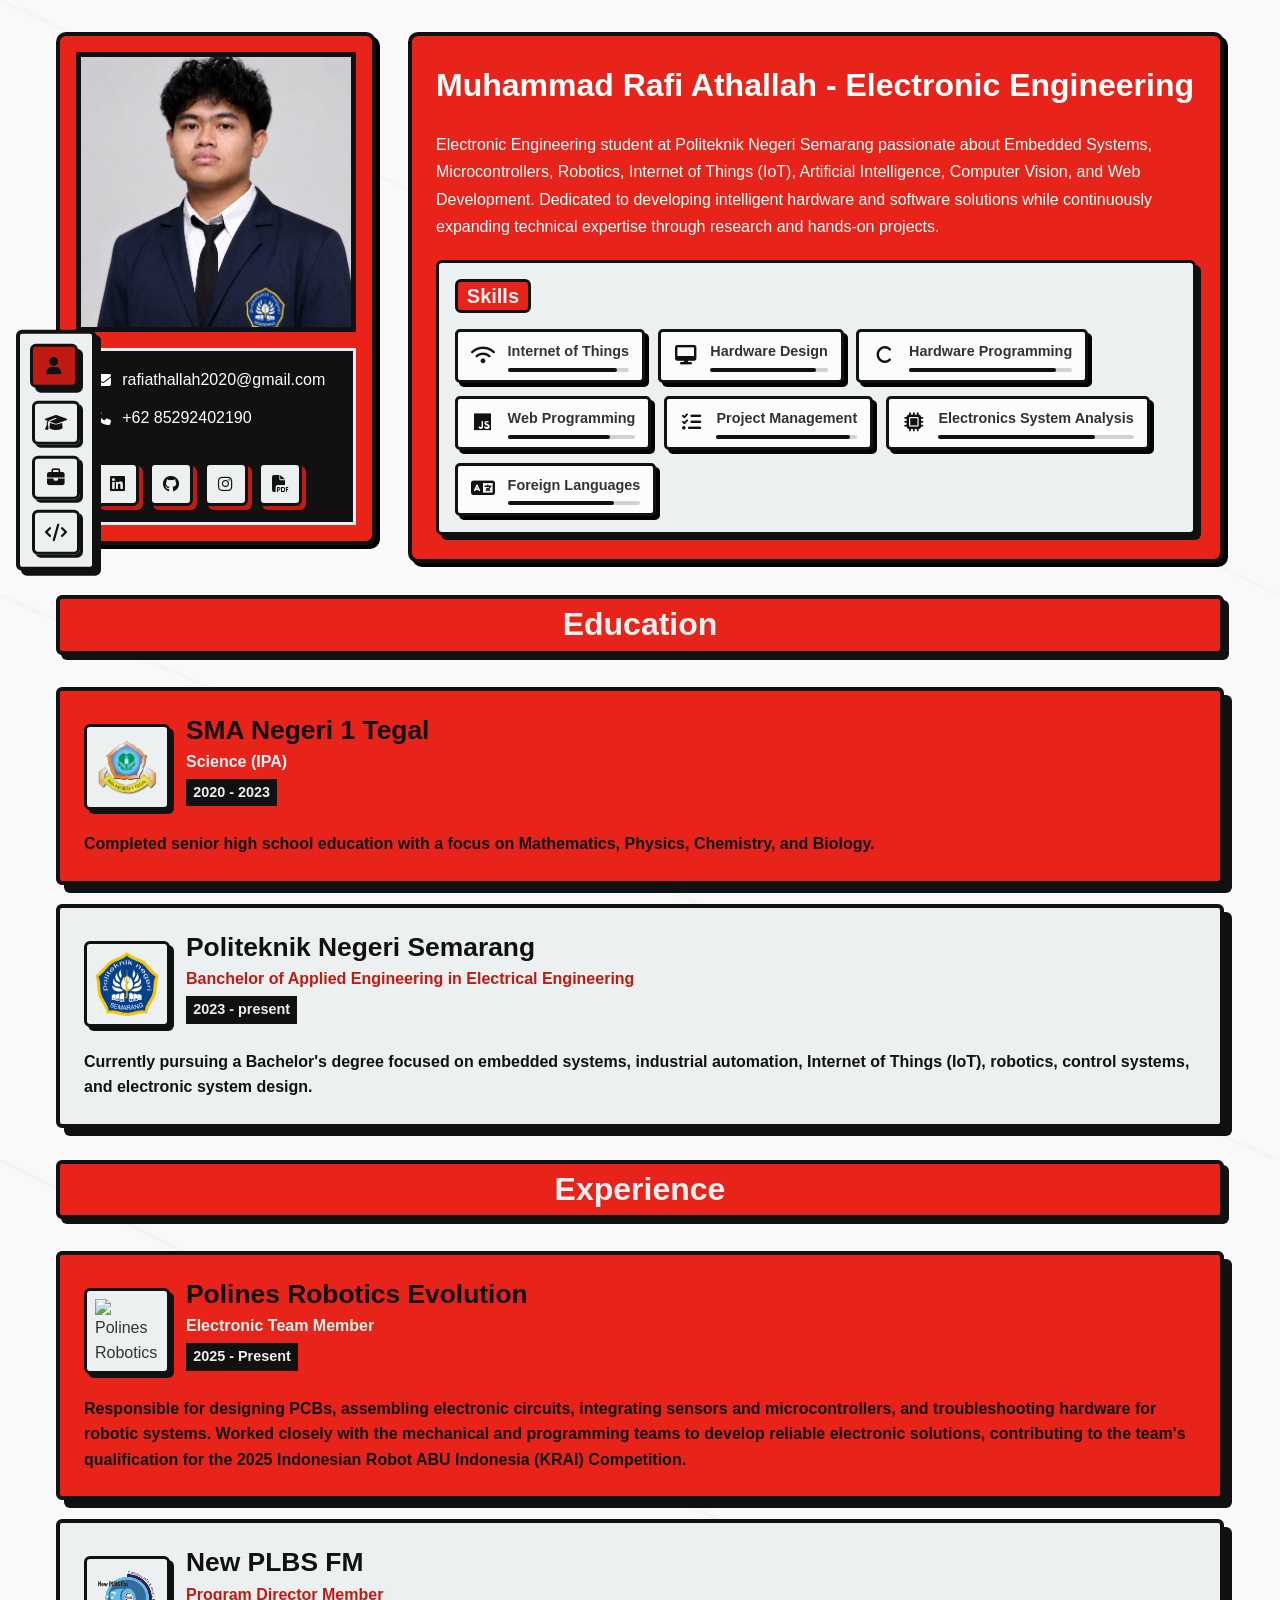
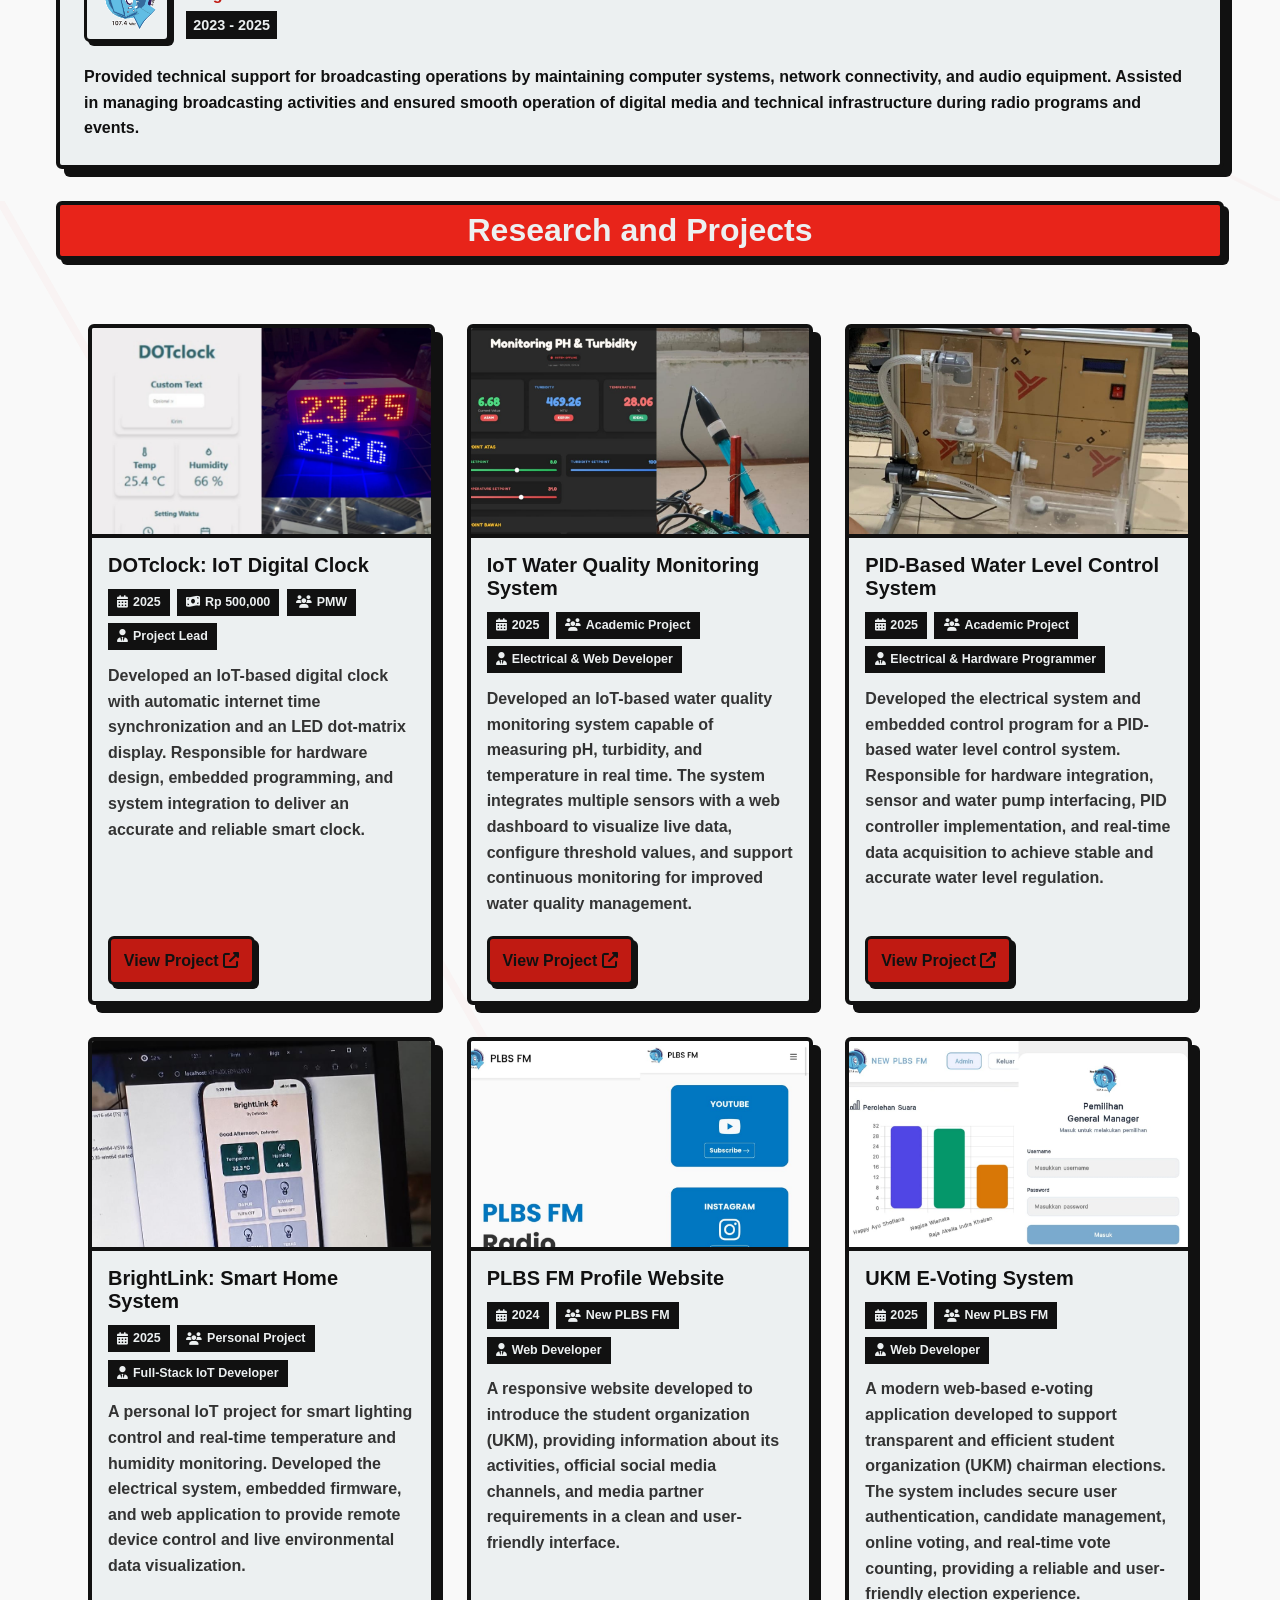
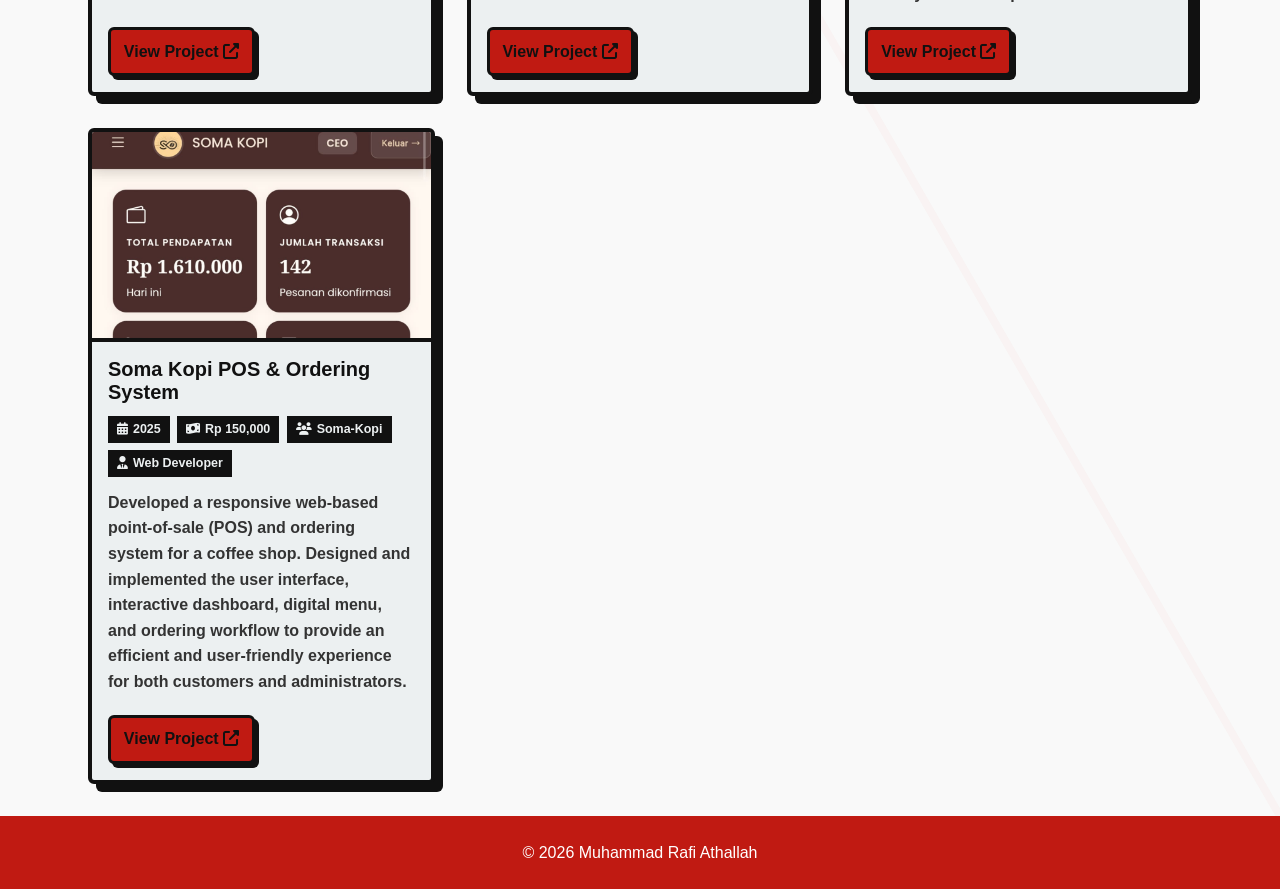
==== portfolio-main/index.html @ 21ab6d6a "Add files via upload" ====
<!DOCTYPE html>
<html lang="en">
<head>
    <meta charset="UTF-8">
    <meta name="viewport" content="width=device-width, initial-scale=1.0">
    <title>Personal Portfolio</title>
    <link rel="icon" type="image/x-icon" href="/images/favicon.ico">
    <link rel="stylesheet" href="https://cdnjs.cloudflare.com/ajax/libs/font-awesome/6.4.0/css/all.min.css">
    <link rel="stylesheet" href="css/style.css">
</head>
<body>
    <header>
        <nav class="sidebar-nav">
			<ul>
				<li>
					<a href="#profile" data-tooltip="Profile">
						<i class="fas fa-user"></i>
						<span class="nav-text">Profile</span>
					</a>
				</li>
				<li>
					<a href="#education" data-tooltip="Education">
						<i class="fas fa-graduation-cap"></i>
						<span class="nav-text">Education</span>
					</a>
				</li>
				<li>
					<a href="#experience" data-tooltip="Experience">
						<i class="fas fa-briefcase"></i>
						<span class="nav-text">Experience</span>
					</a>
				</li>
				<li>
					<a href="#projects" data-tooltip="Projects">
						<i class="fas fa-code"></i>
						<span class="nav-text">Research & Projects</span>
					</a>
				</li>
			</ul>
		</nav>
    </header>

    <main>
        <!-- Profile Section -->
		<section id="profile" class="section">
			<div class="container">
				<div class="profile-content">
					<div class="profile-image-container">
						<img id="profile-pic" src="" alt="Profile Picture" class="profile-image">
						<div class="profile-contact">
							<p><i class="fas fa-envelope"></i> <span id="profile-email"></span></p>
							<p><i class="fas fa-phone"></i> <span id="profile-phone"></span></p>
							<div class="social-links" id="social-links"></div>
							<a href="#" id="cv-download" class="cv-download-btn" title="Download CV">
								<i class="fas fa-file-pdf"></i>
							</a>
						</div>
					</div>
					<div class="profile-info">
						<h1 id="profile-name"></h1>
						    <p id="profile-description"></p>
    						<!-- Add this skills section -->
							<div class="skills-container" id="skills-container">
								<h3>Skills</h3>
								<div class="skills-grid" id="skills-grid"></div>
							</div>
					</div>
				</div>
			</div>
		</section>

        <!-- Education Section -->
        <section id="education" class="section">
            <div class="container">
                <h2>Education</h2>
                <div class="education-list" id="education-list"></div>
            </div>
        </section>

        <!-- Experience Section -->
        <section id="experience" class="section">
            <div class="container">
                <h2>Experience</h2>
                <div class="experience-list" id="experience-list"></div>
            </div>
        </section>

        <!-- Projects Section -->
        <section id="projects" class="section">
            <div class="container">
                <h2>Research and Projects</h2>
                <div class="projects-grid" id="projects-grid"></div>
            </div>
        </section>
    </main>

    <footer>
        <p>&copy; <span id="current-year"></span> Muhammad Rafi Athallah</p>
    </footer>

    <script src="js/script.js"></script>
</body>
</html>
---- portfolio-main/css/style.css ----
/* Reset and Base Styles */
* {
    margin: 0;
    padding: 0;
    box-sizing: border-box;
}

:root {
    --primary-color: #E8241A;
    --secondary-color: #C01A12;
    --light-color: #ecf0f1;
    --dark-color: #2c3e50;
    --dark-color: #111111;
    --border: 4px solid var(--dark-color);
    --border-thin: 3px solid var(--dark-color);
    --shadow: 8px 8px 0 var(--dark-color);
    --shadow-small: 5px 5px 0 var(--dark-color);
    --spacing: 1rem;
    --border-radius: 6px;
}

body {
    font-family: 'Segoe UI', Tahoma, Geneva, Verdana, sans-serif;
    line-height: 1.6;
    color: #333;
    background-color: #f9f9f9;
}

.container {
    max-width: 1200px;
    margin: 0 auto;
    padding: 0 var(--spacing);
}

/* Header Styles */
header {
    background-color: var(--secondary-color);
    color: white;
    position: sticky;
    top: 0;
    z-index: 100;
}

/* Sidebar Navigation */
.sidebar-nav {
    position: fixed;
    left: 1rem;
    top: 50%;
    transform: translateY(-50%);
    z-index: 1000;
    padding: 0.75rem;
    background: var(--light-color);
    border: var(--border);
    border-radius: var(--border-radius);
    box-shadow: var(--shadow-small);
    transition: all 0.3s ease;
}

.sidebar-nav ul {
    list-style: none;
    display: flex;
    flex-direction: column;
    gap: 0.65rem;
}

.sidebar-nav a {
    position: relative;
    display: flex;
    align-items: center;
    gap: 0.75rem;
    min-height: 44px;
    padding: 0.65rem;
    color: var(--dark-color);
    text-decoration: none;
    background: var(--paper-color);
    border: var(--border-thin);
    border-radius: var(--border-radius);
    box-shadow: 3px 3px 0 var(--dark-color);
    transition: transform 160ms ease, box-shadow 160ms ease, background-color 160ms ease;
}

.sidebar-nav a:hover,
.sidebar-nav a.active {
    background: var(--secondary-color);
    transform: translate(-2px, -2px);
    box-shadow: 5px 5px 0 var(--dark-color);
}

.sidebar-nav a:active {
    transform: translate(2px, 2px);
    box-shadow: 1px 1px 0 var(--dark-color);
}

.sidebar-nav i {
    width: 1.3rem;
    font-size: 1.1rem;
    text-align: center;
}

.nav-text {
    display: none;
    font-size: 0.88rem;
    font-weight: 800;
    white-space: nowrap;
}

.sidebar-nav:hover .nav-text {
    display: inline;
}

.sidebar-nav a::after {
    content: attr(data-tooltip);
    position: absolute;
    left: calc(100% + 0.75rem);
    top: 50%;
    transform: translateY(-50%);
    padding: 0.45rem 0.7rem;
    color: var(--light-color);
    font-size: 0.8rem;
    font-weight: 800;
    white-space: nowrap;
    background: var(--dark-color);
    border: 2px solid var(--dark-color);
    opacity: 0;
    pointer-events: none;
    transition: opacity 160ms ease;
}

.sidebar-nav a:hover::after {
    opacity: 1;
}

.sidebar-nav:hover a::after {
    display: none;
}

.section h2 {
    border: var(--border);
    border-radius: var(--border-radius);
    box-shadow: var(--shadow-small);
    background-color: var(--primary-color);
    text-align: center;
    margin-bottom: 2rem;
    color: var(--light-color);
    font-size: 2rem;
}

.section {
    position: relative;
}

.section > .container {
    position: relative;
    z-index: 1;
}

/* Profile Section */
/* Profile Section */
.profile-content {
    display: grid;
    grid-template-columns: minmax(280px, 320px) 1fr;
    gap: 2rem;
    padding: 2rem 0;
    align-items: start;
}

.profile-image-container {
    background: var(--primary-color);
    border-radius: 10px;
    border: 4px solid var(--dark-color);
    padding: 1rem;
    display: flex;
    flex-direction: column;
    gap: 1rem;
    position: sticky;
    top: 2rem;
    box-shadow: 4px 4px 0 rgb(0, 0, 0);
}

.profile-image {
    width: 100%;
    max-width: 300px;
    height: auto;
    aspect-ratio: 1/1;
    object-fit: cover;
    border: 5px solid var(--dark-color);
    align-self: center;
}

.profile-contact {
    background: var(--dark-color);
    border: 3px solid var(--light-color);
    padding: 1rem;
    display: flex;
    flex-direction: column;
    gap: 0.75rem;
}

.profile-contact p {
    margin: 0;
    display: flex;
    align-items: center;
    gap: 0.7rem;
    word-break: break-all;
    color: white;
}

.profile-info {
    background: var(--primary-color);
    min-width: 0;
    display: flex;
    flex-direction: column;
    gap: 1.25rem;
    padding: 1.5rem;
    border: 4px solid var(--dark-color);
    border-radius:10px;
    box-shadow: 4px 4px 0 rgb(0, 0, 0);
}

.profile-info h1 {
    color: white;
    margin: 0;
    font-size: 2rem;
}

.profile-info p {
    color: white;
    line-height: 1.7;
    margin: 0;
}

.profile-description {
    padding: 2rem;
    line-height: 1.7;
}

.social-links {
    display: flex;
    flex-wrap: wrap;
    justify-content: center;
    align-items: center;
    margin-top: 1.25rem;
    gap: 0.65rem;
}

.social-links a,
.cv-download-btn {
    position: relative;
    display: inline-flex;
    align-items: center;
    justify-content: center;
    width: 44px;
    height: 44px;
    color: var(--dark-color);
    font-size: 1.05rem;
    text-decoration: none;
    background: var(--light-color);
    border: var(--border-thin);
    border-radius: var(--border-radius);
    box-shadow: 4px 4px 0 var(--secondary-color);
    transition: transform 160ms ease, box-shadow 160ms ease, background-color 160ms ease;
}

.social-links a:hover,
.cv-download-btn:hover {
    background: var(--light-color);
    transform: translate(-2px, -2px);
    box-shadow: 6px 6px 0 var(--secondary-color);
}

.social-links a:active,
.cv-download-btn:active {
    transform: translate(2px, 2px);
    box-shadow: 1px 1px 0 var(--secondary-color);
}

.cv-download-btn::after {
    content: attr(title);
    position: absolute;
    left: 50%;
    bottom: calc(100% + 0.6rem);
    transform: translateX(-50%);
    padding: 0.45rem 0.65rem;
    color: var(--light-color);
    font-size: 0.75rem;
    font-weight: 800;
    white-space: nowrap;
    background: var(--dark-color);
    opacity: 0;
    pointer-events: none;
    transition: opacity 160ms ease;
}

.cv-download-btn:hover::after {
    opacity: 1;
}

/* Skills Section */
.skills-container {
    padding: 1rem;
    background: var(--light-color);
    border: var(--border-thin);
    border-radius: var(--border-radius);
    box-shadow: var(--shadow-small);
}

.skills-container h3 {
    width: fit-content;
    margin-bottom: 1rem;
    padding: 0.2rem 0.55rem;
    color: var(--light-color);
    font-size: 1.25rem;
    line-height: 1.1;
    background: var(--primary-color);
    border: var(--border-thin);
    border-radius: var(--border-radius);
}

.skills-grid {
    display: grid;
    grid-template-columns: repeat(auto-fill, minmax(150px, 1fr));
    gap: 1rem;
}

.skill-item {
    display: flex;
    align-items: center;
    gap: 0.8rem;
}

.skill-icon {
    color: var(--dark-color);
    font-size: 1.2rem;
    font-weight: bold;
    width: 1.5rem;
    text-align: center;
}

.skill-name {
    font-weight: bold;
}

/* Skill level indicator (optional) */
.skill-level {
    height: 4px;
    background: rgba(119, 119, 119, 0.315);
    margin-top: 0.3rem;
    border-radius: 2px;
}

.skill-level-bar {
    height: 100%;
    background: var(--dark-color);
    border-radius: 2px;
}

.skills-grid {
    display: flex;
    flex-wrap: wrap;
    gap: 0.8rem;
}

.skill-item {
    background: rgb(253, 252, 252);
    padding: 0.5rem 0.8rem;
    border: 3px solid var(--dark-color);
    box-shadow: 4px 4px 0 rgb(0, 0, 0);
    border-radius: 5px;
    font-size: 0.9rem;
    font-weight: bolder;
}

/* Responsive adjustment */
@media (max-width: 600px) {
    .skills-grid {
        grid-template-columns: repeat(auto-fill, minmax(120px, 1fr));
    }
}

/* Responsive adjustments */
@media (max-width: 768px) {
    .profile-content {
        grid-template-columns: 1fr;
    }

    .profile-image-container {
        position: static;
    }
    
    .profile-image {
        max-width: 200px;
    }
}

/* Education and Experience */
.education-list,
.experience-list {
    display: flex;
    flex-direction: column;
    gap: 1.2rem;
    padding-bottom: 2rem;
}

.education-item,
.experience-item {
    padding: clamp(1rem, 3vw, 1.5rem);
    background: var(--light-color);
    border: var(--border);
    border-radius: var(--border-radius);
    box-shadow: var(--shadow);
}

.education-item:nth-child(odd),
.experience-item:nth-child(odd) {
    background: var(--primary-color);
}

.education-item h3,
.experience-item h3 {
    margin-bottom: 0.25rem;
    color: var(--dark-color);
    font-size: clamp(1.25rem, 3vw, 1.65rem);
    line-height: 1.15;
}

.education-item .degree,
.experience-item .position {
    margin-bottom: 0.25rem;
    color: var(--secondary-color);
    font-weight: 900;
}

.education-item:nth-child(odd) .degree,
.experience-item:nth-child(odd) .position {
    margin-bottom: 0.25rem;
    color: var(--light-color);
    font-weight: 900;
}

.education-item .year,
.experience-item .duration {
    width: fit-content;
    margin-bottom: 0.75rem;
    padding: 0.15rem 0.45rem;
    color: var(--light-color);
    font-size: 0.9rem;
    font-weight: 800;
    background: var(--dark-color);
}

.education-item > p,
.experience-item > p {
    color: var(--dark-color);
    font-weight: 650;
}

.edu-header,
.exp-header {
    display: flex;
    gap: 1rem;
    align-items: center;
    margin-bottom: 0.8rem;
}

.edu-logo,
.exp-logo {
    flex: 0 0 auto;
    width: 86px;
    height: 86px;
    object-fit: contain;
    padding: 0.5rem;
    background: var(--light-color);
    border: var(--border-thin);
    border-radius: var(--border-radius);
    box-shadow: 4px 4px 0 var(--dark-color);
}

/* Projects Section */
.projects-grid {
    display: grid;
    grid-template-columns: repeat(auto-fit, minmax(min(100%, 290px), 1fr));
    gap: 2rem;
    padding: 2rem;
}

.project-card {
    display: flex;
    flex-direction: column;
    overflow: hidden;
    background: var(--light-color);
    border:var(--border);
    box-shadow: var(--shadow);
    border-radius: var(--border-radius);
    transition: transform 160ms ease, box-shadow 160ms ease;
}

.project-card:hover {
    transform: translate(-3px, -3px);
    box-shadow: 11px 11px 0 var(--dark-color);
}

.project-image {
    position: relative;
    display: grid;
    place-items: center;
    height: 210px;
    overflow: hidden;
    background:
        repeating-linear-gradient(135deg, #ffffff 0 12px, #eeeeee 12px 24px);
    border-bottom: var(--border);
}

.project-image::before {
    content: attr(data-title);
    max-width: 80%;
    padding: 0.5rem 0.75rem;
    color: var(--dark-color);
    font-weight: 900;
    line-height: 1.1;
    text-align: center;
    text-transform: uppercase;
    background: var(--secondary-color);
    border: var(--border-thin);
    box-shadow: 4px 4px 0 var(--dark-color);
}

.project-image:has(img)::before {
    display: none;
}

.project-image img {
    width: 100%;
    height: 100%;
    object-fit: cover;
    transition: transform 220ms ease;
}

.project-card:hover .project-image img {
    transform: scale(1.04);
}

.project-info {
    display: flex;
    flex: 1;
    flex-direction: column;
    padding: 1rem;
}

.project-info h3 {
    margin-bottom: 0.75rem;
    color: var(--dark-color);
    font-size: 1.25rem;
    line-height: 1.15;
}

.project-meta {
    display: flex;
    flex-wrap: wrap;
    gap: 0.45rem;
    margin-bottom: 0.8rem;
}

.project-meta span {
    display: inline-flex;
    align-items: center;
    gap: 0.3rem;
    padding: 0.25rem 0.45rem;
    color: var(--light-color);
    font-size: 0.78rem;
    font-weight: 800;
    line-height: 1.2;
    background: var(--dark-color);
    border: 2px solid var(--dark-color);
}

.project-info p {
    margin-bottom: 1.25rem;
    color: var(--muted-color);
    font-weight: 650;
}

.project-link {
    align-self: flex-start;
    margin-top: auto;
    padding: 0.55rem 0.8rem;
    color: var(--dark-color);
    font-weight: 900;
    text-decoration: none;
    background: var(--secondary-color);
    border: var(--border-thin);
    border-radius: var(--border-radius);
    box-shadow: 4px 4px 0 var(--dark-color);
    transition: transform 160ms ease, box-shadow 160ms ease, background-color 160ms ease;
}

.project-link:hover {
    background: var(--mint-color);
    transform: translate(-2px, -2px);
    box-shadow: 6px 6px 0 var(--dark-color);
}

.project-link:active {
    transform: translate(2px, 2px);
    box-shadow: 1px 1px 0 var(--dark-color);
}

/* Footer */
footer {
    text-align: center;
    padding: 1.5rem;
    background-color: var(--secondary-color);
    color: white;
}

/* Responsive Design */
@media (min-width: 768px) {
    .profile-content {
        flex-direction: row;
        text-align: left;
    }

    .profile-info {
        text-align: left;
    }

    .personal-info {
        justify-content: flex-start;
    }

    .social-links {
        justify-content: flex-start;
    }
}

/* Add to your existing CSS */
.section.animate {
    opacity: 1 !important;
    transform: translateY(0) !important;
}

/* Delay animations for cascade effect */
#profile.animate { transition-delay: 0.1s; }
#education.animate { transition-delay: 0.2s; }
#experience.animate { transition-delay: 0.3s; }
#projects.animate { transition-delay: 0.4s; }



.section::before {
    content: "";
    position: absolute;
    top: 0;
    left: 0;
    width: 100%;
    height: 100%;
    background: url('data:image/svg+xml;utf8,<svg xmlns="http://www.w3.org/2000/svg" viewBox="0 0 100 100" preserveAspectRatio="none"><path fill="none" stroke="%23e74c3c" stroke-width="0.5" d="M0,0 L100,100" /></svg>');
    opacity: 0;
    pointer-events: none;
    transition: opacity 0.5s;
}

.section.animate::before {
    opacity: 0.03;
}

/* Responsive adjustments */
@media (max-width: 600px) {
    .edu-logo, .exp-logo {
        width: 50px;
        height: 50px;
    }
    
    .edu-header, .exp-header {
        flex-direction: column;
        align-items: flex-start;
        gap: 0.5rem;
    }
}

/* Responsive Design */
@media (max-width: 900px) {
    body {
        padding-bottom: 5.5rem;
    }

    .sidebar-nav {
        left: 50%;
        top: auto;
        bottom: 0.85rem;
        transform: translateX(-50%);
        width: min(calc(100% - 1.5rem), 560px);
        padding: 0.5rem;
    }

    .sidebar-nav ul {
        flex-direction: row;
        justify-content: space-between;
        gap: 0.45rem;
    }

    .sidebar-nav a {
        justify-content: center;
        width: 100%;
        min-height: 46px;
        padding: 0.55rem;
    }

    .sidebar-nav a::after,
    .sidebar-nav:hover .nav-text {
        display: none;
    }
}
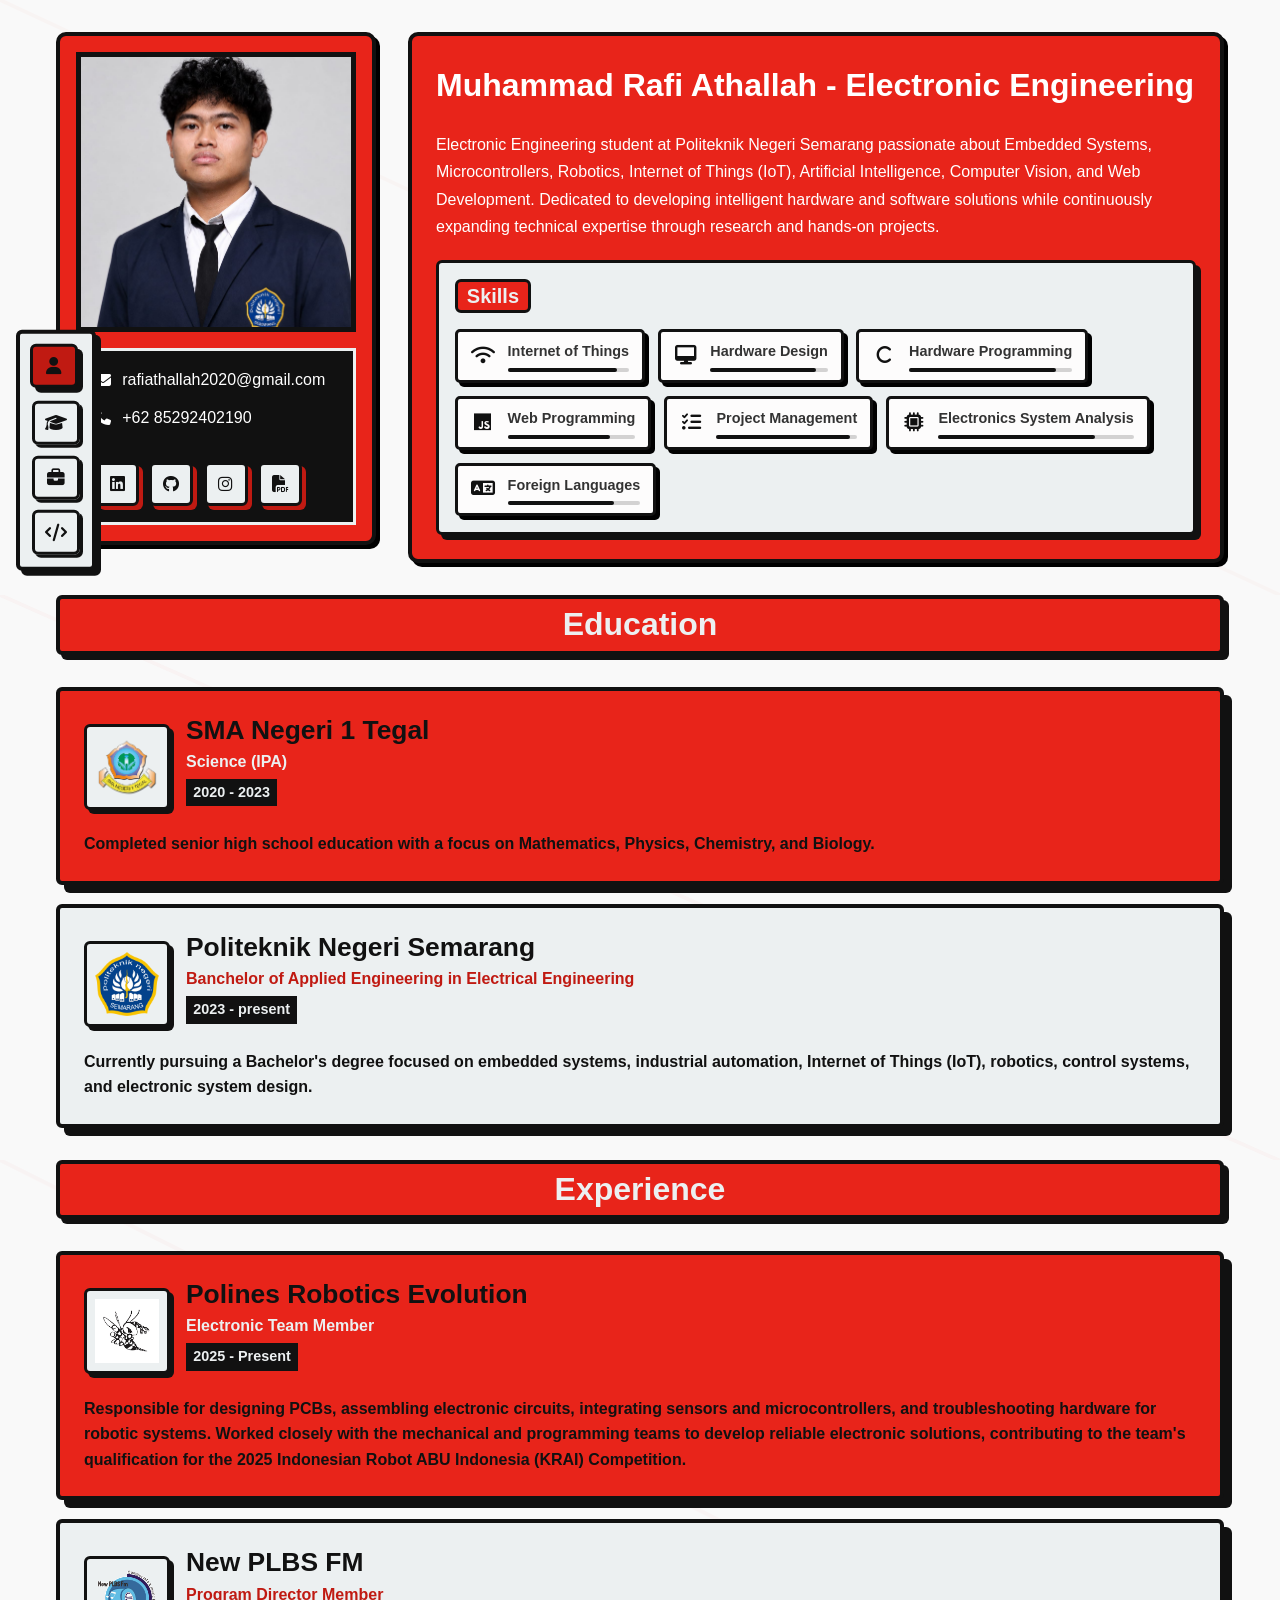
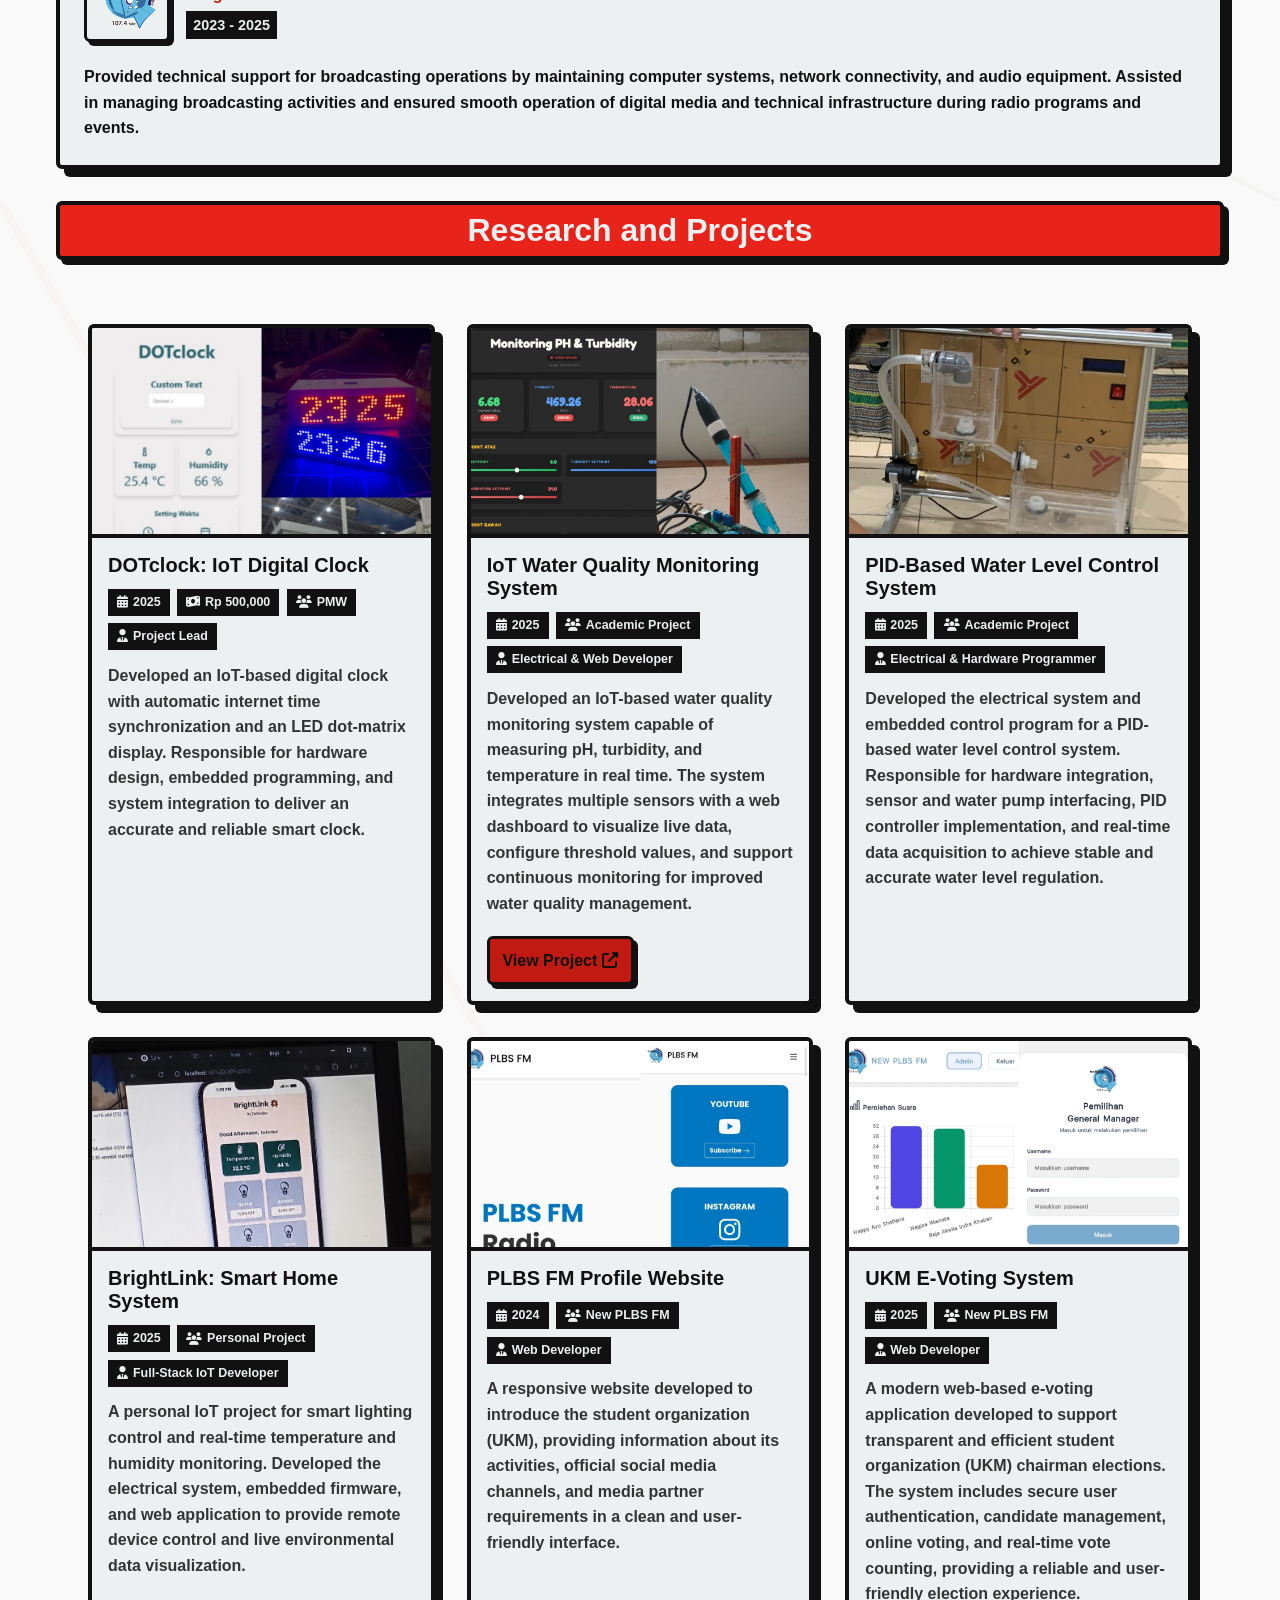
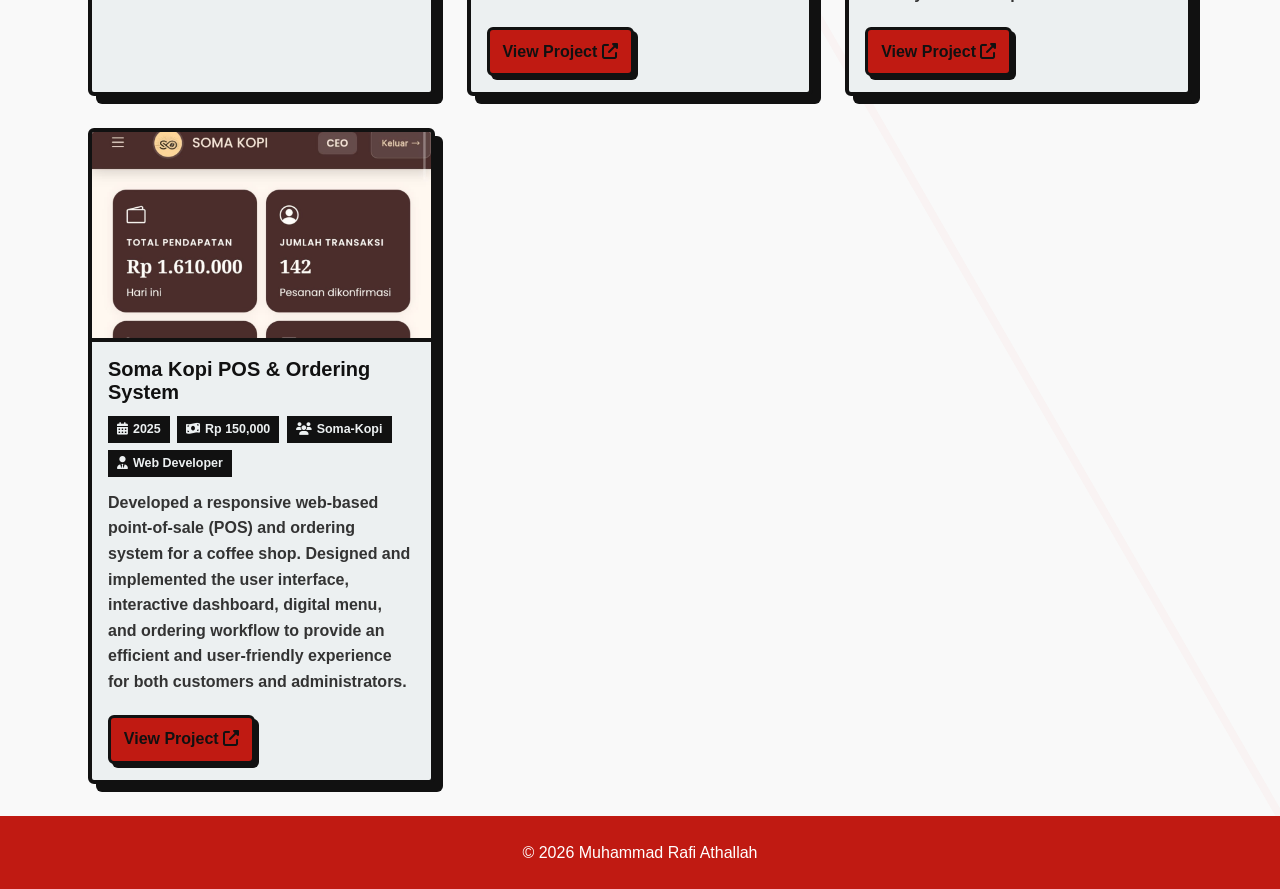
==== commit baf9c37f: "Add files via upload" ====
--- a/portfolio-main/index.html
+++ b/portfolio-main/index.html
@@ -4,7 +4,7 @@
     <meta charset="UTF-8">
     <meta name="viewport" content="width=device-width, initial-scale=1.0">
     <title>Personal Portfolio</title>
-    <link rel="icon" type="image/x-icon" href="/images/favicon.ico">
+    <link rel="icon" type="image/x-icon" href="images/favicon.ico">
     <link rel="stylesheet" href="https://cdnjs.cloudflare.com/ajax/libs/font-awesome/6.4.0/css/all.min.css">
     <link rel="stylesheet" href="css/style.css">
 </head>
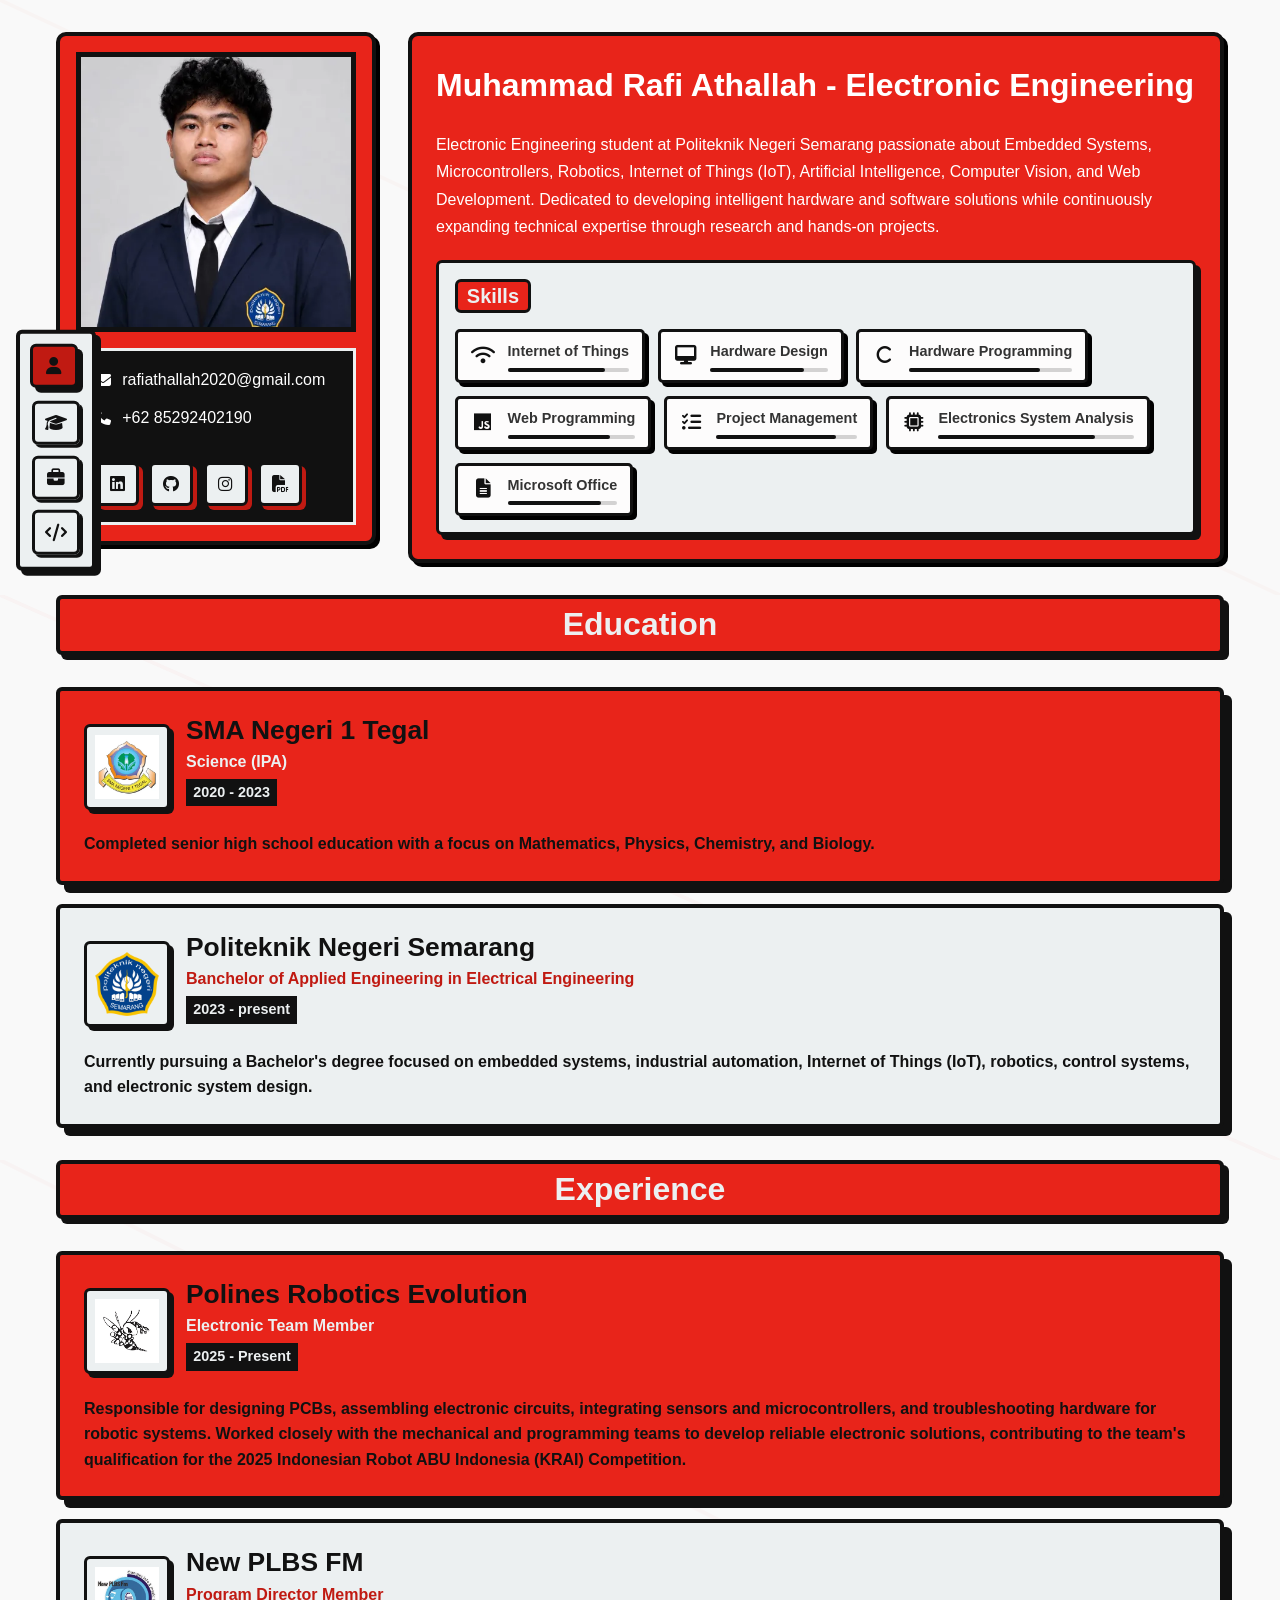
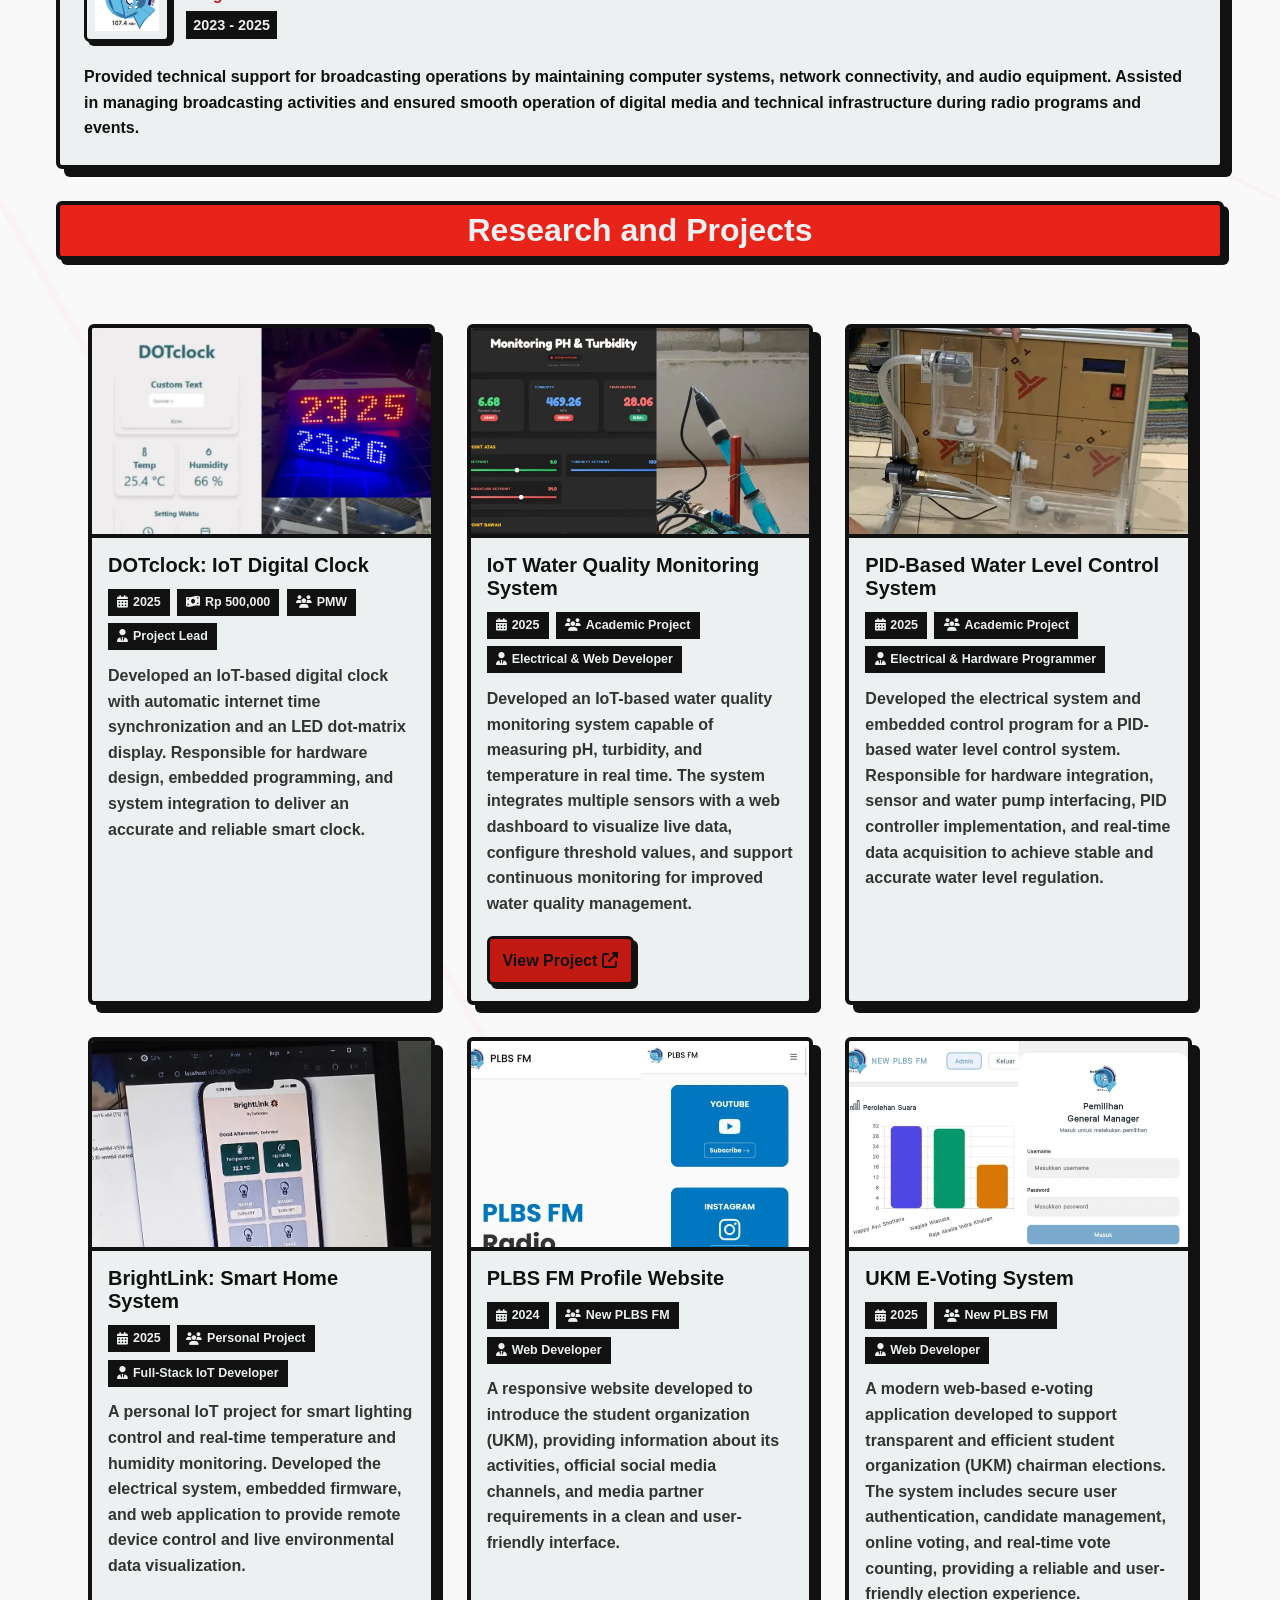
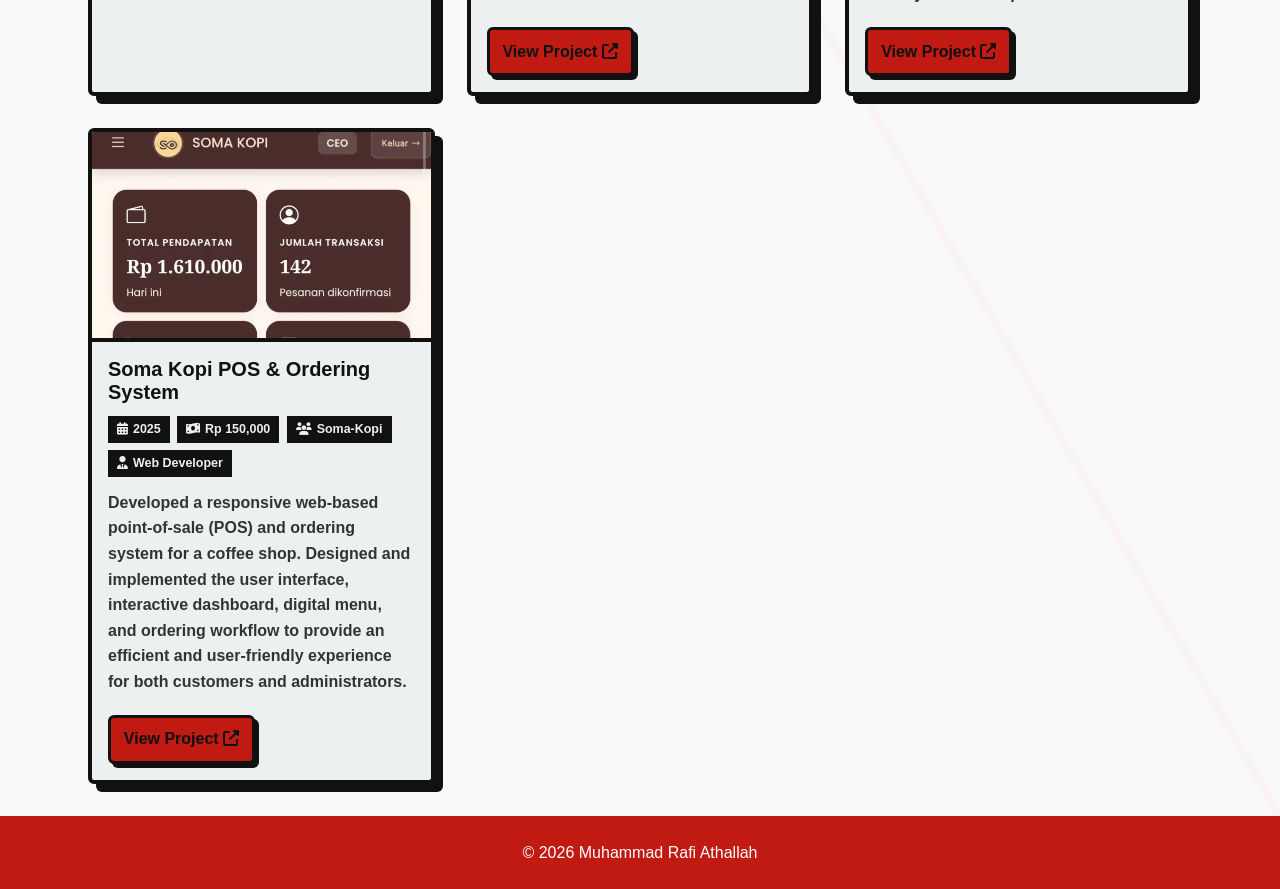
==== commit 4ecf4534: "Update index.html" ====
--- a/portfolio-main/index.html
+++ b/portfolio-main/index.html
@@ -4,7 +4,7 @@
     <meta charset="UTF-8">
     <meta name="viewport" content="width=device-width, initial-scale=1.0">
     <title>Personal Portfolio</title>
-    <link rel="icon" type="image/x-icon" href="images/favicon.ico">
+    <link rel="icon" type="image" href="images/favicon.ico">
     <link rel="stylesheet" href="https://cdnjs.cloudflare.com/ajax/libs/font-awesome/6.4.0/css/all.min.css">
     <link rel="stylesheet" href="css/style.css">
 </head>
